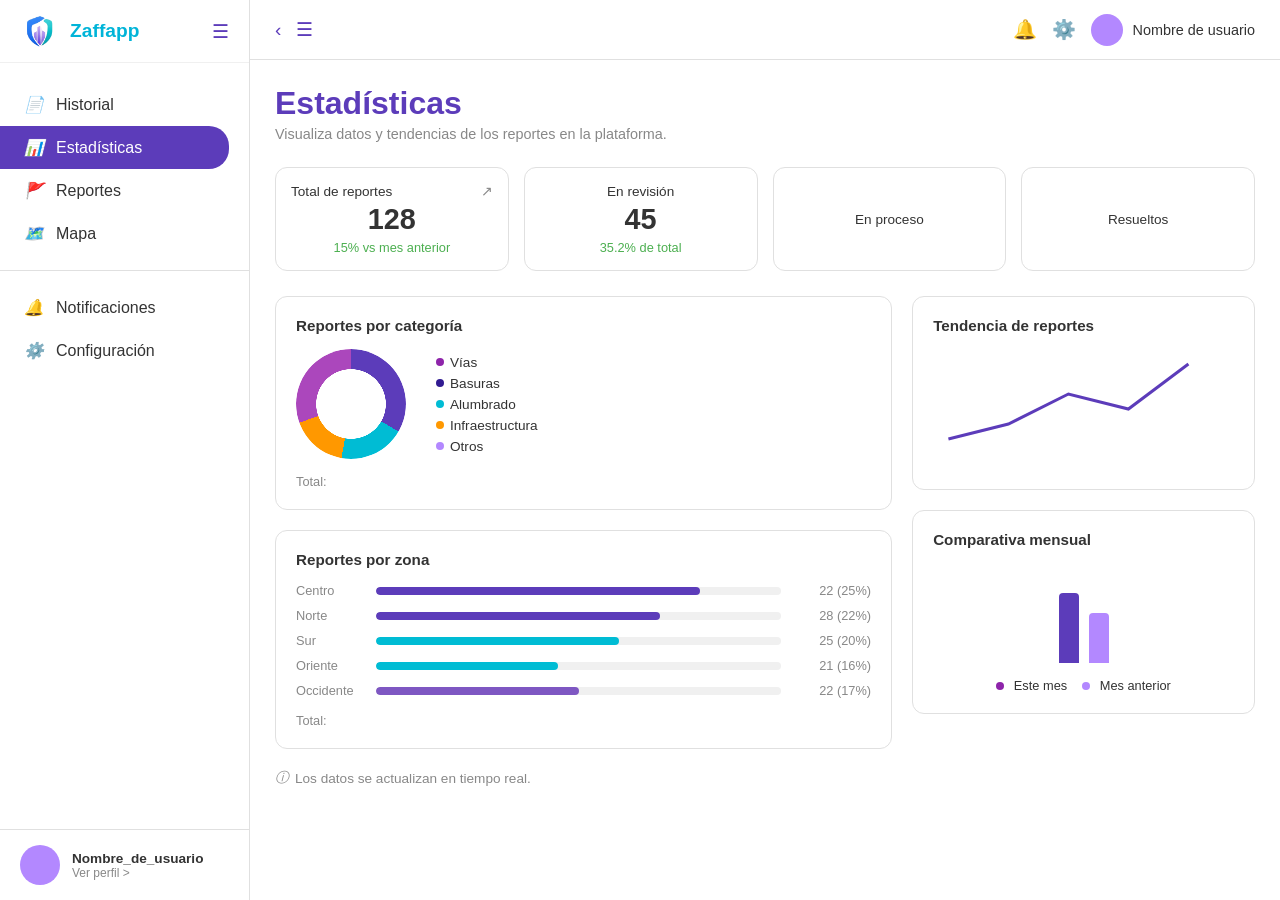
==== front_estadisticas_reportes/estadisticas/index.html @ 6c364bf8 "Creacion Front vistas Estadisticas y reportes." ====
<!DOCTYPE html>
<html lang="es">
<head>
    <meta charset="UTF-8">
    <meta name="viewport" content="width=device-width, initial-scale=1.0">
    <title>Zaffapp - Estadísticas</title>
    <link rel="stylesheet" href="estilos.css">
</head>
<body>
    <div class="app-container">
        <!-- Sidebar -->
        <aside class="sidebar">
            <div class="logo-container">
                <div class="logo-icon">
                    <img src="logo.png" alt="Logo Zaffapp">
                </div>
                <span class="logo-text">Zaffapp</span>
                <button class="menu-btn">☰</button>
            </div>
            
            <nav class="sidebar-nav">
                <ul>
                    <li><a href="#"><i>📄</i> Historial</a></li>
                    <li class="active"><a href="#"><i>📊</i> Estadísticas</a></li>
                    <li><a href="#"><i>🚩</i> Reportes</a></li>
                    <li><a href="#"><i>🗺️</i> Mapa</a></li>
                </ul>
                
                <hr class="divider">
                
                <ul>
                    <li><a href="#"><i>🔔</i> Notificaciones</a></li>
                    <li><a href="#"><i>⚙️</i> Configuración</a></li>
                </ul>
            </nav>

            <div class="sidebar-user">
                <div class="user-avatar-large"></div>
                <div class="user-info">
                    <span class="username">Nombre_de_usuario</span>
                    <a href="#" class="view-profile">Ver perfil ></a>
                </div>
            </div>
        </aside>

        <!-- Main Content -->
        <div class="main-content">
            <!-- Topbar -->
            <header class="topbar">
                <div class="topbar-left">
                    <button class="icon-btn">‹</button>
                    <button class="icon-btn">☰</button>
                </div>
                <div class="topbar-right">
                    <button class="icon-btn">🔔</button>
                    <button class="icon-btn">⚙️</button>
                    <div class="user-profile">
                        <div class="user-avatar-small"></div>
                        <span>Nombre de usuario</span>
                    </div>
                </div>
            </header>

            <!-- Page Content -->
            <main class="page-content">
                <div class="page-header">
                    <div>
                        <h1>Estadísticas</h1>
                        <p>Visualiza datos y tendencias de los reportes en la plataforma.</p>
                    </div>
                </div>

                <!-- Stats Cards Row -->
                <div class="stats-grid">
                    <div class="stat-card">
                        <div class="stat-card-header">
                            <span class="stat-title">Total de reportes</span>
                            <span class="stat-icon-link">↗</span>
                        </div>
                        <span class="stat-value">128</span>
                        <span class="stat-trend positive">15% vs mes anterior</span>
                    </div>
                    <div class="stat-card">
                        <span class="stat-title">En revisión</span>
                        <span class="stat-value">45</span>
                        <span class="stat-trend positive">35.2% de total</span>
                    </div>
                    <div class="stat-card">
                        <span class="stat-title">En proceso</span>
                    </div>
                    <div class="stat-card">
                        <span class="stat-title">Resueltos</span>
                    </div>
                </div>

                <!-- Dashboard Charts Grid (2 Columnas) -->
                <div class="charts-grid">
                    
                    <!-- Columna Izquierda (Principal) -->
                    <div class="charts-column main-column">
                        <!-- Reportes por categoría -->
                        <div class="chart-card">
                            <h3>Reportes por categoría</h3>
                            <div class="donut-chart-container">
                                <div class="donut-chart"></div>
                                <ul class="chart-legend">
                                    <li><span class="dot purple"></span> Vías</li>
                                    <li><span class="dot dark-purple"></span> Basuras</li>
                                    <li><span class="dot cyan"></span> Alumbrado</li>
                                    <li><span class="dot orange"></span> Infraestructura</li>
                                    <li><span class="dot light-purple"></span> Otros</li>
                                </ul>
                            </div>
                            <span class="total-label">Total:</span>
                        </div>

                        <!-- Reportes por zona -->
                        <div class="chart-card">
                            <h3>Reportes por zona</h3>
                            <div class="bars-list">
                                <div class="bar-row">
                                    <span class="zone-name">Centro</span>
                                    <div class="bar-track"><div class="bar-fill" style="width: 80%; background: #5c3cba;"></div></div>
                                    <span class="bar-value">22 (25%)</span>
                                </div>
                                <div class="bar-row">
                                    <span class="zone-name">Norte</span>
                                    <div class="bar-track"><div class="bar-fill" style="width: 70%; background: #5c3cba;"></div></div>
                                    <span class="bar-value">28 (22%)</span>
                                </div>
                                <div class="bar-row">
                                    <span class="zone-name">Sur</span>
                                    <div class="bar-track"><div class="bar-fill" style="width: 60%; background: #00bcd4;"></div></div>
                                    <span class="bar-value">25 (20%)</span>
                                </div>
                                <div class="bar-row">
                                    <span class="zone-name">Oriente</span>
                                    <div class="bar-track"><div class="bar-fill" style="width: 45%; background: #00bcd4;"></div></div>
                                    <span class="bar-value">21 (16%)</span>
                                </div>
                                <div class="bar-row">
                                    <span class="zone-name">Occidente</span>
                                    <div class="bar-track"><div class="bar-fill" style="width: 50%; background: #7e57c2;"></div></div>
                                    <span class="bar-value">22 (17%)</span>
                                </div>
                            </div>
                            <span class="total-label">Total:</span>
                        </div>
                    </div>

                    <!-- Columna Derecha (Secundaria) -->
                    <div class="charts-column side-column">
                        <!-- Tendencia de reportes -->
                        <div class="chart-card">
                            <h3>Tendencia de reportes</h3>
                            <div class="line-chart-placeholder">
                                <svg viewBox="0 0 200 80" class="line-svg">
                                    <polyline points="10,60 50,50 90,30 130,40 170,10" fill="none" stroke="#5c3cba" stroke-width="2"/>
                                </svg>
                            </div>
                        </div>

                        <!-- Comparativa mensual -->
                        <div class="chart-card">
                            <h3>Comparativa mensual</h3>
                            <div class="bar-chart-placeholder">
                                <div class="comparative-bars">
                                    <div class="comp-bar primary" style="height: 70%;"></div>
                                    <div class="comp-bar secondary" style="height: 50%;"></div>
                                </div>
                                <div class="comparative-legend">
                                    <span><span class="dot purple"></span> Este mes</span>
                                    <span><span class="dot light-purple"></span> Mes anterior</span>
                                </div>
                            </div>
                        </div>
                    </div>

                </div>

                <!-- Footer note -->
                <div class="info-footer">
                    <i>ⓘ</i> Los datos se actualizan en tiempo real.
                </div>
            </main>
        </div>
    </div>
</body>
</html>
---- front_estadisticas_reportes/estadisticas/estilos.css ----
:root {
    --primary-color: #5c3cba;
    --cyan-color: #00b4d8;
    --text-dark: #333;
    --text-muted: #888;
    --border-color: #e0e0e0;
}

* {
    margin: 0;
    padding: 0;
    box-sizing: border-box;
    font-family: 'Segoe UI', Tahoma, Geneva, Verdana, sans-serif;
}

body {
    background-color: #fff;
    color: var(--text-dark);
}

.app-container {
    display: flex;
    height: 100vh;
    overflow: hidden;
}

/* Sidebar */
.sidebar {
    width: 250px;
    min-width: 250px;
    border-right: 1px solid var(--border-color);
    display: flex;
    flex-direction: column;
    background-color: #fff;
    height: 100%;
}

.logo-container {
    display: flex;
    align-items: center;
    justify-content: space-between;
    padding: 15px 20px;
    border-bottom: 1px solid #f0f0f0;
}

.logo-icon img {
    height: 32px;
    width: auto;
    display: block;
}

.logo-text {
    font-size: 1.2rem;
    font-weight: bold;
    color: var(--cyan-color);
    flex: 1;
    margin-left: 10px;
}

.menu-btn {
    background: none;
    border: none;
    font-size: 1.2rem;
    cursor: pointer;
    color: var(--primary-color);
}

.sidebar-nav {
    flex: 1;
    padding: 20px 0;
    overflow-y: auto;
}

.sidebar-nav ul {
    list-style: none;
}

.sidebar-nav li a {
    display: flex;
    align-items: center;
    padding: 12px 24px;
    color: var(--text-dark);
    text-decoration: none;
    font-weight: 500;
    gap: 12px;
}

.sidebar-nav li.active a {
    background-color: var(--primary-color);
    color: #fff;
    border-radius: 0 20px 20px 0;
    margin-right: 20px;
}

.divider {
    border: 0;
    border-top: 1px solid var(--border-color);
    margin: 15px 0;
}

.sidebar-user {
    padding: 15px 20px;
    border-top: 1px solid var(--border-color);
    display: flex;
    align-items: center;
    gap: 12px;
}

.user-avatar-large {
    width: 40px;
    height: 40px;
    background-color: #b388ff;
    border-radius: 50%;
}

.user-info {
    display: flex;
    flex-direction: column;
}

.username {
    font-size: 0.85rem;
    font-weight: 600;
}

.view-profile {
    font-size: 0.75rem;
    color: var(--text-muted);
    text-decoration: none;
}

/* Main Content & Topbar */
.main-content {
    flex: 1;
    display: flex;
    flex-direction: column;
    min-width: 0;
    overflow-y: auto;
}

.topbar {
    height: 60px;
    border-bottom: 1px solid var(--border-color);
    display: flex;
    justify-content: space-between;
    align-items: center;
    padding: 0 25px;
}

.topbar-left, .topbar-right {
    display: flex;
    align-items: center;
    gap: 15px;
}

.icon-btn {
    background: none;
    border: none;
    font-size: 1.2rem;
    cursor: pointer;
    color: var(--primary-color);
}

.user-profile {
    display: flex;
    align-items: center;
    gap: 10px;
    font-size: 0.9rem;
    font-weight: 500;
}

.user-avatar-small {
    width: 32px;
    height: 32px;
    background-color: #b388ff;
    border-radius: 50%;
}

/* Vista de Estadísticas - Estructura General */
.page-content {
    padding: 25px;
}

.page-header {
    display: flex;
    justify-content: space-between;
    align-items: flex-start;
    margin-bottom: 25px;
}

.page-header h1 {
    color: var(--primary-color);
    margin-bottom: 4px;
}

.page-header p {
    color: var(--text-muted);
    font-size: 0.9rem;
}

/* Tarjetas de Indicadores Superiores */
.stats-grid {
    display: grid;
    grid-template-columns: repeat(4, 1fr);
    gap: 15px;
    margin-bottom: 25px;
}

.stat-card {
    border: 1px solid var(--border-color);
    border-radius: 12px;
    padding: 15px;
    display: flex;
    flex-direction: column;
    align-items: center;
    text-align: center;
    min-height: 90px;
    justify-content: center;
    background-color: #fff;
}

.stat-card-header {
    width: 100%;
    display: flex;
    justify-content: space-between;
    align-items: center;
}

.stat-title {
    font-size: 0.85rem;
    color: var(--text-dark);
}

.stat-icon-link {
    font-size: 0.9rem;
    color: var(--text-muted);
}

.stat-value {
    font-size: 1.8rem;
    font-weight: bold;
    margin: 4px 0;
}

.stat-trend.positive {
    color: #4caf50;
    font-size: 0.8rem;
}

/* Grilla de Gráficos (2 Columnas) */
.charts-grid {
    display: grid;
    grid-template-columns: 1.8fr 1fr;
    gap: 20px;
    margin-bottom: 20px;
}

.charts-column {
    display: flex;
    flex-direction: column;
    gap: 20px;
}

.chart-card {
    border: 1px solid var(--border-color);
    border-radius: 12px;
    padding: 20px;
    background-color: #fff;
    display: flex;
    flex-direction: column;
}

.chart-card h3 {
    font-size: 0.95rem;
    font-weight: 600;
    color: var(--text-dark);
    margin-bottom: 15px;
}

/* Gráfico de Dona */
.donut-chart-container {
    display: flex;
    align-items: center;
    gap: 30px;
}

.donut-chart {
    width: 110px;
    height: 110px;
    border-radius: 50%;
    background: conic-gradient(
        #5c3cba 0deg 120deg,
        #00bcd4 120deg 190deg,
        #ff9800 190deg 250deg,
        #ab47bc 250deg 360deg
    );
    mask: radial-gradient(circle 35px, transparent 99%, #000 100%);
    -webkit-mask: radial-gradient(circle 35px, transparent 99%, #000 100%);
}

.chart-legend {
    list-style: none;
    display: flex;
    flex-direction: column;
    gap: 6px;
    font-size: 0.85rem;
}

.chart-legend li {
    display: flex;
    align-items: center;
}

.total-label {
    font-size: 0.8rem;
    color: var(--text-muted);
    margin-top: 15px;
}

/* Gráfico de Barras Horizontales (Zonas) */
.bars-list {
    display: flex;
    flex-direction: column;
    gap: 10px;
}

.bar-row {
    display: flex;
    align-items: center;
    gap: 15px;
    font-size: 0.8rem;
}

.zone-name {
    width: 65px;
    color: var(--text-muted);
}

.bar-track {
    flex: 1;
    height: 8px;
    background-color: #f0f0f0;
    border-radius: 4px;
    overflow: hidden;
}

.bar-fill {
    height: 100%;
    border-radius: 4px;
}

.bar-value {
    width: 75px;
    text-align: right;
    font-weight: 500;
    color: var(--text-muted);
}

/* Gráficos Columna Derecha */
.line-chart-placeholder {
    height: 120px;
    display: flex;
    align-items: center;
    justify-content: center;
}

.line-svg {
    width: 100%;
    height: 100%;
}

.bar-chart-placeholder {
    display: flex;
    flex-direction: column;
    align-items: center;
    gap: 15px;
}

.comparative-bars {
    display: flex;
    align-items: flex-end;
    gap: 10px;
    height: 100px;
}

.comp-bar {
    width: 20px;
    border-radius: 4px 4px 0 0;
}

.comp-bar.primary { background-color: #5c3cba; }
.comp-bar.secondary { background-color: #b388ff; }

.comparative-legend {
    display: flex;
    gap: 15px;
    font-size: 0.8rem;
}

/* Footer informativo */
.info-footer {
    font-size: 0.85rem;
    color: var(--text-muted);
    display: flex;
    align-items: center;
    gap: 6px;
    margin-top: 10px;
}

/* Puntos de color para las leyendas */
.dot {
    display: inline-block;
    width: 8px;
    height: 8px;
    border-radius: 50%;
    margin-right: 6px;
}

.dot.purple { background-color: #8e24aa; }
.dot.dark-purple { background-color: #311b92; }
.dot.light-purple { background-color: #b388ff; }
.dot.yellow { background-color: #fbc02d; }
.dot.cyan { background-color: #00bcd4; }
.dot.orange { background-color: #ff9800; }
.dot.red { background-color: #f44336; }
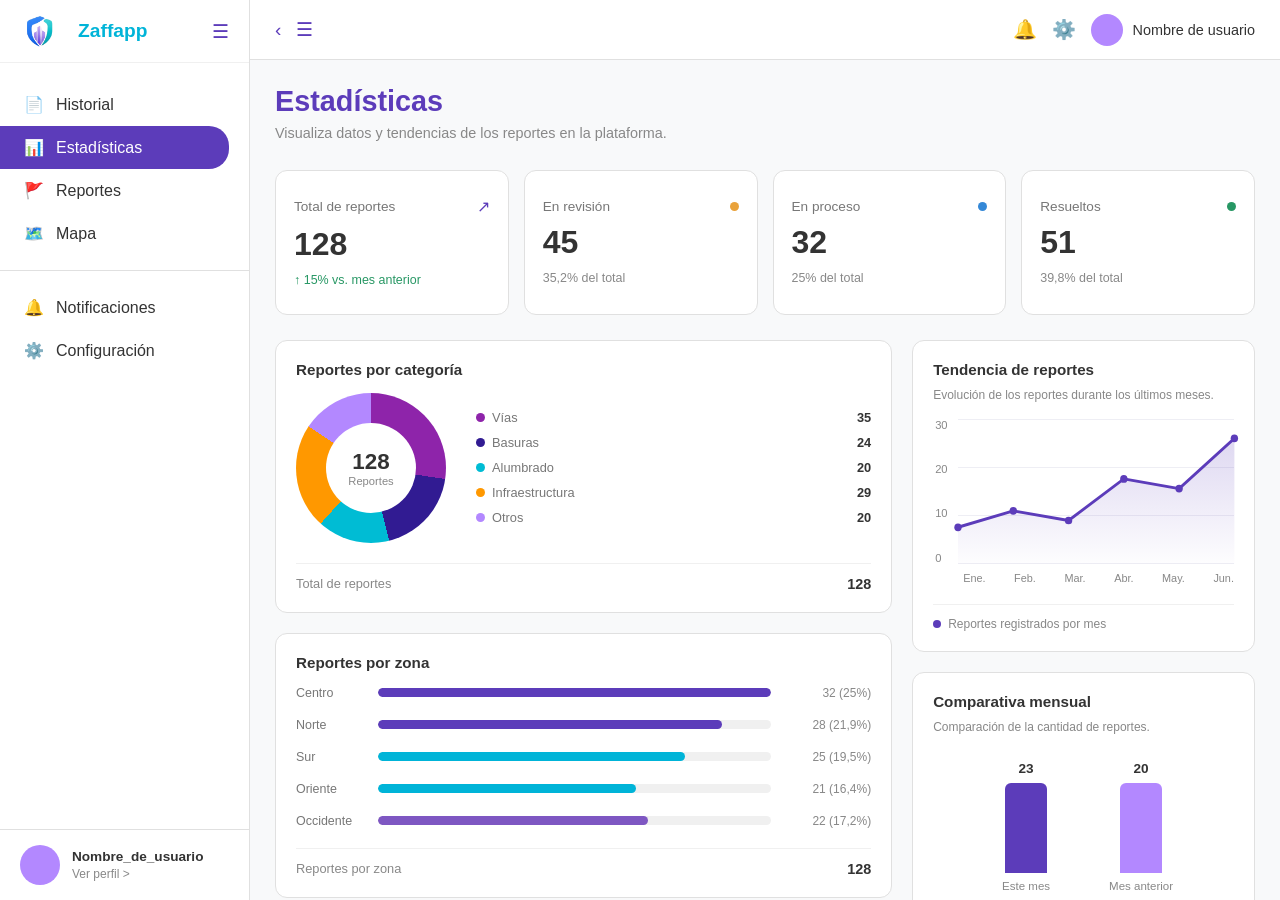
==== commit 419e9a01: "actualizacion interfaz dinamica zaffapp historial y estadisticas." ====
--- a/front_estadisticas_reportes/estadisticas/index.html
+++ b/front_estadisticas_reportes/estadisticas/index.html
@@ -1,189 +1,548 @@
 <!DOCTYPE html>
 <html lang="es">
+
 <head>
     <meta charset="UTF-8">
     <meta name="viewport" content="width=device-width, initial-scale=1.0">
+
     <title>Zaffapp - Estadísticas</title>
+
     <link rel="stylesheet" href="estilos.css">
 </head>
+
 <body>
-    <div class="app-container">
-        <!-- Sidebar -->
-        <aside class="sidebar">
-            <div class="logo-container">
-                <div class="logo-icon">
-                    <img src="logo.png" alt="Logo Zaffapp">
+
+<div class="app-container">
+
+    <!-- BARRA LATERAL -->
+    <aside class="sidebar">
+
+        <div class="logo-container">
+
+            <div class="logo-icon">
+                <img src="logo.png" alt="Logo Zaffapp">
+            </div>
+
+            <span class="logo-text"> Zaffapp</span>
+
+            <button class="menu-btn" type="button" aria-label="Menú">
+                ☰
+            </button>
+
+        </div>
+
+        <nav class="sidebar-nav">
+
+            <ul>
+                <li>
+                    <a href="#">
+                        <i>📄</i>
+                        <span>Historial</span>
+                    </a>
+                </li>
+
+                <li class="active">
+                    <a href="#">
+                        <i>📊</i>
+                        <span>Estadísticas</span>
+                    </a>
+                </li>
+
+                <li>
+                    <a href="#">
+                        <i>🚩</i>
+                        <span>Reportes</span>
+                    </a>
+                </li>
+
+                <li>
+                    <a href="#">
+                        <i>🗺️</i>
+                        <span>Mapa</span>
+                    </a>
+                </li>
+            </ul>
+
+            <hr class="divider">
+
+            <ul>
+                <li>
+                    <a href="#">
+                        <i>🔔</i>
+                        <span>Notificaciones</span>
+                    </a>
+                </li>
+
+                <li>
+                    <a href="#">
+                        <i>⚙️</i>
+                        <span>Configuración</span>
+                    </a>
+                </li>
+            </ul>
+
+        </nav>
+
+        <!-- INFORMACIÓN DEL USUARIO -->
+        <div class="sidebar-user">
+
+            <div class="user-avatar-large"></div>
+
+            <div class="user-info">
+                <span class="username">Nombre_de_usuario</span>
+                <a href="#" class="view-profile">Ver perfil &gt;</a>
+            </div>
+
+        </div>
+
+    </aside>
+
+
+    <!-- CONTENIDO PRINCIPAL -->
+    <div class="main-content">
+
+        <!-- BARRA SUPERIOR -->
+        <header class="topbar">
+
+            <div class="topbar-left">
+
+                <button class="icon-btn" type="button" aria-label="Regresar">
+                    ‹
+                </button>
+
+                <button class="icon-btn" type="button" aria-label="Menú">
+                    ☰
+                </button>
+
+            </div>
+
+            <div class="topbar-right">
+
+                <button class="icon-btn" type="button"
+                        aria-label="Notificaciones">
+                    🔔
+                </button>
+
+                <button class="icon-btn" type="button"
+                        aria-label="Configuración">
+                    ⚙️
+                </button>
+
+                <div class="user-profile">
+                    <div class="user-avatar-small"></div>
+                    <span>Nombre de usuario</span>
                 </div>
-                <span class="logo-text">Zaffapp</span>
-                <button class="menu-btn">☰</button>
+
             </div>
-            
-            <nav class="sidebar-nav">
-                <ul>
-                    <li><a href="#"><i>📄</i> Historial</a></li>
-                    <li class="active"><a href="#"><i>📊</i> Estadísticas</a></li>
-                    <li><a href="#"><i>🚩</i> Reportes</a></li>
-                    <li><a href="#"><i>🗺️</i> Mapa</a></li>
-                </ul>
-                
-                <hr class="divider">
-                
-                <ul>
-                    <li><a href="#"><i>🔔</i> Notificaciones</a></li>
-                    <li><a href="#"><i>⚙️</i> Configuración</a></li>
-                </ul>
-            </nav>
-
-            <div class="sidebar-user">
-                <div class="user-avatar-large"></div>
-                <div class="user-info">
-                    <span class="username">Nombre_de_usuario</span>
-                    <a href="#" class="view-profile">Ver perfil ></a>
+
+        </header>
+
+
+        <!-- CONTENIDO DE ESTADÍSTICAS -->
+        <main class="page-content">
+
+            <div class="page-header">
+                <div>
+                    <h1>Estadísticas</h1>
+
+                    <p>
+                        Visualiza datos y tendencias de los reportes
+                        en la plataforma.
+                    </p>
                 </div>
             </div>
-        </aside>
-
-        <!-- Main Content -->
-        <div class="main-content">
-            <!-- Topbar -->
-            <header class="topbar">
-                <div class="topbar-left">
-                    <button class="icon-btn">‹</button>
-                    <button class="icon-btn">☰</button>
+
+
+            <!-- TARJETAS DE INDICADORES -->
+            <section class="stats-grid" aria-label="Resumen de reportes">
+
+                <!-- TOTAL -->
+                <article class="stat-card">
+
+                    <div class="stat-card-header">
+                        <span class="stat-title">Total de reportes</span>
+                        <span class="stat-icon-link">↗</span>
+                    </div>
+
+                    <span class="stat-value">128</span>
+
+                    <span class="stat-trend positive">
+                        <span>↑</span> 15% vs. mes anterior
+                    </span>
+
+                </article>
+
+
+                <!-- EN REVISIÓN -->
+                <article class="stat-card">
+
+                    <div class="stat-card-header">
+                        <span class="stat-title">En revisión</span>
+                        <span class="mini-indicator review-indicator"></span>
+                    </div>
+
+                    <span class="stat-value">45</span>
+
+                    <span class="stat-description">
+                        35,2% del total
+                    </span>
+
+                </article>
+
+
+                <!-- EN PROCESO -->
+                <article class="stat-card">
+
+                    <div class="stat-card-header">
+                        <span class="stat-title">En proceso</span>
+                        <span class="mini-indicator process-indicator"></span>
+                    </div>
+
+                    <span class="stat-value">32</span>
+
+                    <span class="stat-description">
+                        25% del total
+                    </span>
+
+                </article>
+
+
+                <!-- RESUELTOS -->
+                <article class="stat-card">
+
+                    <div class="stat-card-header">
+                        <span class="stat-title">Resueltos</span>
+                        <span class="mini-indicator resolved-indicator"></span>
+                    </div>
+
+                    <span class="stat-value">51</span>
+
+                    <span class="stat-description">
+                        39,8% del total
+                    </span>
+
+                </article>
+
+            </section>
+
+
+            <!-- GRÁFICOS DEL PANEL -->
+            <section class="charts-grid">
+
+                <!-- COLUMNA IZQUIERDA -->
+                <div class="charts-column main-column">
+
+                    <!-- REPORTES POR CATEGORÍA -->
+                    <article class="chart-card">
+
+                        <h3>Reportes por categoría</h3>
+
+                        <div class="donut-chart-container">
+
+                            <div
+                                class="donut-chart"
+                                role="img"
+                                aria-label="Distribución de 128 reportes por categoría"
+                            >
+                                <div class="donut-center">
+                                    <strong>128</strong>
+                                    <span>Reportes</span>
+                                </div>
+                            </div>
+
+                            <ul class="chart-legend">
+
+                                <li>
+                                    <span class="dot purple"></span>
+                                    <span class="legend-name">Vías</span>
+                                    <strong>35</strong>
+                                </li>
+
+                                <li>
+                                    <span class="dot dark-purple"></span>
+                                    <span class="legend-name">Basuras</span>
+                                    <strong>24</strong>
+                                </li>
+
+                                <li>
+                                    <span class="dot cyan"></span>
+                                    <span class="legend-name">Alumbrado</span>
+                                    <strong>20</strong>
+                                </li>
+
+                                <li>
+                                    <span class="dot orange"></span>
+                                    <span class="legend-name">Infraestructura</span>
+                                    <strong>29</strong>
+                                </li>
+
+                                <li>
+                                    <span class="dot light-purple"></span>
+                                    <span class="legend-name">Otros</span>
+                                    <strong>20</strong>
+                                </li>
+
+                            </ul>
+
+                        </div>
+
+                        <div class="chart-footer">
+                            <span class="total-label">Total de reportes</span>
+                            <strong>128</strong>
+                        </div>
+
+                    </article>
+
+
+                    <!-- REPORTES POR ZONA -->
+                    <article class="chart-card">
+
+                        <h3>Reportes por zona</h3>
+
+                        <div class="bars-list">
+
+                            <div class="bar-row">
+                                <span class="zone-name">Centro</span>
+
+                                <div class="bar-track">
+                                    <div class="bar-fill purple-fill"
+                                         style="width: 100%;"></div>
+                                </div>
+
+                                <span class="bar-value">32 (25%)</span>
+                            </div>
+
+
+                            <div class="bar-row">
+                                <span class="zone-name">Norte</span>
+
+                                <div class="bar-track">
+                                    <div class="bar-fill purple-fill"
+                                         style="width: 87.5%;"></div>
+                                </div>
+
+                                <span class="bar-value">28 (21,9%)</span>
+                            </div>
+
+
+                            <div class="bar-row">
+                                <span class="zone-name">Sur</span>
+
+                                <div class="bar-track">
+                                    <div class="bar-fill cyan-fill"
+                                         style="width: 78.1%;"></div>
+                                </div>
+
+                                <span class="bar-value">25 (19,5%)</span>
+                            </div>
+
+
+                            <div class="bar-row">
+                                <span class="zone-name">Oriente</span>
+
+                                <div class="bar-track">
+                                    <div class="bar-fill cyan-fill"
+                                         style="width: 65.6%;"></div>
+                                </div>
+
+                                <span class="bar-value">21 (16,4%)</span>
+                            </div>
+
+
+                            <div class="bar-row">
+                                <span class="zone-name">Occidente</span>
+
+                                <div class="bar-track">
+                                    <div class="bar-fill light-purple-fill"
+                                         style="width: 68.8%;"></div>
+                                </div>
+
+                                <span class="bar-value">22 (17,2%)</span>
+                            </div>
+
+                        </div>
+
+                        <div class="chart-footer">
+                            <span class="total-label">Reportes por zona</span>
+                            <strong>128</strong>
+                        </div>
+
+                    </article>
+
                 </div>
-                <div class="topbar-right">
-                    <button class="icon-btn">🔔</button>
-                    <button class="icon-btn">⚙️</button>
-                    <div class="user-profile">
-                        <div class="user-avatar-small"></div>
-                        <span>Nombre de usuario</span>
-                    </div>
+
+
+                <!-- COLUMNA DERECHA -->
+                <div class="charts-column side-column">
+
+                    <!-- TENDENCIA DE REPORTES -->
+                    <article class="chart-card">
+
+                        <h3>Tendencia de reportes</h3>
+
+                        <p class="chart-subtitle">
+                            Evolución de los reportes durante los últimos meses.
+                        </p>
+
+                        <div class="line-chart-container">
+
+                            <div class="line-y-labels">
+                                <span>30</span>
+                                <span>20</span>
+                                <span>10</span>
+                                <span>0</span>
+                            </div>
+
+                            <div class="line-chart-area">
+
+                                <div class="chart-grid-lines">
+                                    <span></span>
+                                    <span></span>
+                                    <span></span>
+                                    <span></span>
+                                </div>
+
+                                <svg
+                                    viewBox="0 0 300 150"
+                                    preserveAspectRatio="none"
+                                    class="line-svg"
+                                    role="img"
+                                    aria-label="Tendencia mensual de reportes"
+                                >
+
+                                    <defs>
+                                        <linearGradient
+                                            id="areaGradient"
+                                            x1="0"
+                                            y1="0"
+                                            x2="0"
+                                            y2="1"
+                                        >
+                                            <stop
+                                                offset="0%"
+                                                stop-color="#5c3cba"
+                                                stop-opacity="0.20"
+                                            />
+
+                                            <stop
+                                                offset="100%"
+                                                stop-color="#5c3cba"
+                                                stop-opacity="0.01"
+                                            />
+                                        </linearGradient>
+                                    </defs>
+
+                                    <polygon
+                                        points="0,112 60,95 120,105 180,62 240,72 300,20 300,150 0,150"
+                                        fill="url(#areaGradient)"
+                                    />
+
+                                    <polyline
+                                        points="0,112 60,95 120,105 180,62 240,72 300,20"
+                                        fill="none"
+                                        stroke="#5c3cba"
+                                        stroke-width="3"
+                                        stroke-linecap="round"
+                                        stroke-linejoin="round"
+                                    />
+
+                                    <g fill="#5c3cba">
+                                        <circle cx="0" cy="112" r="4"/>
+                                        <circle cx="60" cy="95" r="4"/>
+                                        <circle cx="120" cy="105" r="4"/>
+                                        <circle cx="180" cy="62" r="4"/>
+                                        <circle cx="240" cy="72" r="4"/>
+                                        <circle cx="300" cy="20" r="4"/>
+                                    </g>
+
+                                </svg>
+
+                            </div>
+
+                        </div>
+
+                        <div class="line-x-labels">
+                            <span>Ene.</span>
+                            <span>Feb.</span>
+                            <span>Mar.</span>
+                            <span>Abr.</span>
+                            <span>May.</span>
+                            <span>Jun.</span>
+                        </div>
+
+                        <div class="trend-summary">
+                            <span class="trend-dot"></span>
+                            <span>Reportes registrados por mes</span>
+                        </div>
+
+                    </article>
+
+
+                    <!-- COMPARATIVA MENSUAL -->
+                    <article class="chart-card">
+
+                        <h3>Comparativa mensual</h3>
+
+                        <p class="chart-subtitle">
+                            Comparación de la cantidad de reportes.
+                        </p>
+
+                        <div class="monthly-chart">
+
+                            <div class="monthly-values">
+
+                                <div class="monthly-column">
+                                    <span class="monthly-number">23</span>
+
+                                    <div class="comp-bar primary"
+                                         style="height: 100%;"></div>
+
+                                    <span class="monthly-label">Este mes</span>
+                                </div>
+
+
+                                <div class="monthly-column">
+                                    <span class="monthly-number">20</span>
+
+                                    <div class="comp-bar secondary"
+                                         style="height: 87%;"></div>
+
+                                    <span class="monthly-label">
+                                        Mes anterior
+                                    </span>
+                                </div>
+
+                            </div>
+
+                        </div>
+
+                        <div class="monthly-summary">
+                            <span class="positive-badge">↑ 15%</span>
+                            <span>Incremento frente al mes anterior</span>
+                        </div>
+
+                    </article>
+
                 </div>
-            </header>
-
-            <!-- Page Content -->
-            <main class="page-content">
-                <div class="page-header">
-                    <div>
-                        <h1>Estadísticas</h1>
-                        <p>Visualiza datos y tendencias de los reportes en la plataforma.</p>
-                    </div>
-                </div>
-
-                <!-- Stats Cards Row -->
-                <div class="stats-grid">
-                    <div class="stat-card">
-                        <div class="stat-card-header">
-                            <span class="stat-title">Total de reportes</span>
-                            <span class="stat-icon-link">↗</span>
-                        </div>
-                        <span class="stat-value">128</span>
-                        <span class="stat-trend positive">15% vs mes anterior</span>
-                    </div>
-                    <div class="stat-card">
-                        <span class="stat-title">En revisión</span>
-                        <span class="stat-value">45</span>
-                        <span class="stat-trend positive">35.2% de total</span>
-                    </div>
-                    <div class="stat-card">
-                        <span class="stat-title">En proceso</span>
-                    </div>
-                    <div class="stat-card">
-                        <span class="stat-title">Resueltos</span>
-                    </div>
-                </div>
-
-                <!-- Dashboard Charts Grid (2 Columnas) -->
-                <div class="charts-grid">
-                    
-                    <!-- Columna Izquierda (Principal) -->
-                    <div class="charts-column main-column">
-                        <!-- Reportes por categoría -->
-                        <div class="chart-card">
-                            <h3>Reportes por categoría</h3>
-                            <div class="donut-chart-container">
-                                <div class="donut-chart"></div>
-                                <ul class="chart-legend">
-                                    <li><span class="dot purple"></span> Vías</li>
-                                    <li><span class="dot dark-purple"></span> Basuras</li>
-                                    <li><span class="dot cyan"></span> Alumbrado</li>
-                                    <li><span class="dot orange"></span> Infraestructura</li>
-                                    <li><span class="dot light-purple"></span> Otros</li>
-                                </ul>
-                            </div>
-                            <span class="total-label">Total:</span>
-                        </div>
-
-                        <!-- Reportes por zona -->
-                        <div class="chart-card">
-                            <h3>Reportes por zona</h3>
-                            <div class="bars-list">
-                                <div class="bar-row">
-                                    <span class="zone-name">Centro</span>
-                                    <div class="bar-track"><div class="bar-fill" style="width: 80%; background: #5c3cba;"></div></div>
-                                    <span class="bar-value">22 (25%)</span>
-                                </div>
-                                <div class="bar-row">
-                                    <span class="zone-name">Norte</span>
-                                    <div class="bar-track"><div class="bar-fill" style="width: 70%; background: #5c3cba;"></div></div>
-                                    <span class="bar-value">28 (22%)</span>
-                                </div>
-                                <div class="bar-row">
-                                    <span class="zone-name">Sur</span>
-                                    <div class="bar-track"><div class="bar-fill" style="width: 60%; background: #00bcd4;"></div></div>
-                                    <span class="bar-value">25 (20%)</span>
-                                </div>
-                                <div class="bar-row">
-                                    <span class="zone-name">Oriente</span>
-                                    <div class="bar-track"><div class="bar-fill" style="width: 45%; background: #00bcd4;"></div></div>
-                                    <span class="bar-value">21 (16%)</span>
-                                </div>
-                                <div class="bar-row">
-                                    <span class="zone-name">Occidente</span>
-                                    <div class="bar-track"><div class="bar-fill" style="width: 50%; background: #7e57c2;"></div></div>
-                                    <span class="bar-value">22 (17%)</span>
-                                </div>
-                            </div>
-                            <span class="total-label">Total:</span>
-                        </div>
-                    </div>
-
-                    <!-- Columna Derecha (Secundaria) -->
-                    <div class="charts-column side-column">
-                        <!-- Tendencia de reportes -->
-                        <div class="chart-card">
-                            <h3>Tendencia de reportes</h3>
-                            <div class="line-chart-placeholder">
-                                <svg viewBox="0 0 200 80" class="line-svg">
-                                    <polyline points="10,60 50,50 90,30 130,40 170,10" fill="none" stroke="#5c3cba" stroke-width="2"/>
-                                </svg>
-                            </div>
-                        </div>
-
-                        <!-- Comparativa mensual -->
-                        <div class="chart-card">
-                            <h3>Comparativa mensual</h3>
-                            <div class="bar-chart-placeholder">
-                                <div class="comparative-bars">
-                                    <div class="comp-bar primary" style="height: 70%;"></div>
-                                    <div class="comp-bar secondary" style="height: 50%;"></div>
-                                </div>
-                                <div class="comparative-legend">
-                                    <span><span class="dot purple"></span> Este mes</span>
-                                    <span><span class="dot light-purple"></span> Mes anterior</span>
-                                </div>
-                            </div>
-                        </div>
-                    </div>
-
-                </div>
-
-                <!-- Footer note -->
-                <div class="info-footer">
-                    <i>ⓘ</i> Los datos se actualizan en tiempo real.
-                </div>
-            </main>
-        </div>
+
+            </section>
+
+
+            <!-- PIE DE PÁGINA -->
+            <footer class="info-footer">
+                <span class="info-icon">ⓘ</span>
+
+                <span>
+                    Datos de demostración. La actualización en tiempo real
+                    requiere conectar la plataforma con la base de datos.
+                </span>
+            </footer>
+
+        </main>
+
     </div>
+
+</div>
+
 </body>
 </html>
--- a/front_estadisticas_reportes/estadisticas/estilos.css
+++ b/front_estadisticas_reportes/estadisticas/estilos.css
@@ -1,46 +1,84 @@
-
-
 :root {
     --primary-color: #5c3cba;
+    --primary-light: #F0EDFF;
     --cyan-color: #00b4d8;
-    --text-dark: #333;
-    --text-muted: #888;
-    --border-color: #e0e0e0;
-}
+
+    --text-dark: #333333;
+    --text-gray: #777777;
+    --text-muted: #888888;
+
+    --bg-color: #F8F9FA;
+    --white: #FFFFFF;
+    --border-color: #E0E0E0;
+
+    --success-color: #279764;
+    --success-bg: #E0F5E9;
+
+    --warning-color: #E9A23B;
+    --warning-bg: #FFF3D9;
+
+    --process-color: #3488D7;
+    --process-bg: #E5F1FF;
+
+    --purple: #8e24aa;
+    --dark-purple: #311b92;
+    --light-purple: #b388ff;
+    --cyan: #00bcd4;
+    --orange: #ff9800;
+}
+
+/* ---------------- ESTILOS GENERALES ---------------- */
 
 * {
     margin: 0;
     padding: 0;
     box-sizing: border-box;
+
     font-family: 'Segoe UI', Tahoma, Geneva, Verdana, sans-serif;
 }
 
 body {
-    background-color: #fff;
+    background-color: var(--bg-color);
     color: var(--text-dark);
-}
+
+    min-height: 100vh;
+}
+
+button {
+    font: inherit;
+}
+
+/* ---------------- CONTENEDOR PRINCIPAL ---------------- */
 
 .app-container {
     display: flex;
+    width: 100%;
     height: 100vh;
     overflow: hidden;
 }
 
-/* Sidebar */
+/* ---------------- BARRA LATERAL ---------------- */
+
 .sidebar {
     width: 250px;
     min-width: 250px;
+    height: 100%;
+
+    display: flex;
+    flex-direction: column;
+
+    background-color: var(--white);
     border-right: 1px solid var(--border-color);
-    display: flex;
-    flex-direction: column;
-    background-color: #fff;
-    height: 100%;
-}
+}
+
+/* Logo */
 
 .logo-container {
     display: flex;
     align-items: center;
     justify-content: space-between;
+    gap: 8px;
+
     padding: 15px 20px;
     border-bottom: 1px solid #f0f0f0;
 }
@@ -52,20 +90,25 @@
 }
 
 .logo-text {
+    flex: 1;
+    margin-left: 10px;
+
     font-size: 1.2rem;
     font-weight: bold;
     color: var(--cyan-color);
-    flex: 1;
-    margin-left: 10px;
 }
 
 .menu-btn {
     background: none;
     border: none;
+
     font-size: 1.2rem;
+    color: var(--primary-color);
+
     cursor: pointer;
-    color: var(--primary-color);
-}
+}
+
+/* Navegación */
 
 .sidebar-nav {
     flex: 1;
@@ -80,76 +123,119 @@
 .sidebar-nav li a {
     display: flex;
     align-items: center;
+    gap: 12px;
+
     padding: 12px 24px;
+
     color: var(--text-dark);
     text-decoration: none;
     font-weight: 500;
-    gap: 12px;
+
+    transition:
+        background-color 0.2s ease,
+        color 0.2s ease;
+}
+
+.sidebar-nav li a i {
+    width: 20px;
+    text-align: center;
+    font-style: normal;
+}
+
+.sidebar-nav li a:hover {
+    background-color: var(--primary-light);
+    color: var(--primary-color);
 }
 
 .sidebar-nav li.active a {
     background-color: var(--primary-color);
-    color: #fff;
+    color: var(--white);
+
     border-radius: 0 20px 20px 0;
     margin-right: 20px;
 }
 
 .divider {
-    border: 0;
+    border: none;
     border-top: 1px solid var(--border-color);
     margin: 15px 0;
 }
 
+/* Usuario */
+
 .sidebar-user {
     padding: 15px 20px;
+
+    display: flex;
+    align-items: center;
+    gap: 12px;
+
     border-top: 1px solid var(--border-color);
-    display: flex;
-    align-items: center;
-    gap: 12px;
+}
+
+.user-avatar-large,
+.user-avatar-small {
+    background-color: #b388ff;
+    border-radius: 50%;
+    flex-shrink: 0;
 }
 
 .user-avatar-large {
     width: 40px;
     height: 40px;
-    background-color: #b388ff;
-    border-radius: 50%;
 }
 
 .user-info {
     display: flex;
     flex-direction: column;
+    min-width: 0;
 }
 
 .username {
     font-size: 0.85rem;
     font-weight: 600;
+    overflow-wrap: anywhere;
 }
 
 .view-profile {
+    margin-top: 3px;
+
     font-size: 0.75rem;
     color: var(--text-muted);
     text-decoration: none;
 }
 
-/* Main Content & Topbar */
+/* ---------------- CONTENIDO PRINCIPAL ---------------- */
+
 .main-content {
     flex: 1;
+    min-width: 0;
+    height: 100%;
+
     display: flex;
     flex-direction: column;
-    min-width: 0;
+
     overflow-y: auto;
-}
+    background-color: var(--bg-color);
+}
+
+/* ---------------- BARRA SUPERIOR ---------------- */
 
 .topbar {
-    height: 60px;
+    min-height: 60px;
+    padding: 0 25px;
+
+    display: flex;
+    justify-content: space-between;
+    align-items: center;
+    gap: 15px;
+
+    background-color: var(--white);
     border-bottom: 1px solid var(--border-color);
-    display: flex;
-    justify-content: space-between;
-    align-items: center;
-    padding: 0 25px;
-}
-
-.topbar-left, .topbar-right {
+}
+
+.topbar-left,
+.topbar-right {
     display: flex;
     align-items: center;
     gap: 15px;
@@ -158,15 +244,23 @@
 .icon-btn {
     background: none;
     border: none;
+
     font-size: 1.2rem;
+    color: var(--primary-color);
+
     cursor: pointer;
-    color: var(--primary-color);
+    transition: opacity 0.2s ease;
+}
+
+.icon-btn:hover {
+    opacity: 0.7;
 }
 
 .user-profile {
     display: flex;
     align-items: center;
     gap: 10px;
+
     font-size: 0.9rem;
     font-weight: 500;
 }
@@ -174,86 +268,140 @@
 .user-avatar-small {
     width: 32px;
     height: 32px;
-    background-color: #b388ff;
-    border-radius: 50%;
-}
-
-/* Vista de Estadísticas - Estructura General */
+}
+
+/* ---------------- CONTENIDO DE ESTADÍSTICAS ---------------- */
+
 .page-content {
+    flex: 1;
     padding: 25px;
 }
 
 .page-header {
     display: flex;
+    align-items: flex-start;
     justify-content: space-between;
-    align-items: flex-start;
+
     margin-bottom: 25px;
 }
 
 .page-header h1 {
+    margin-bottom: 5px;
+
     color: var(--primary-color);
-    margin-bottom: 4px;
+    font-size: 1.8rem;
 }
 
 .page-header p {
     color: var(--text-muted);
     font-size: 0.9rem;
-}
-
-/* Tarjetas de Indicadores Superiores */
+    line-height: 1.5;
+}
+
+/* ---------------- TARJETAS DE INDICADORES ---------------- */
+
 .stats-grid {
     display: grid;
-    grid-template-columns: repeat(4, 1fr);
+    grid-template-columns: repeat(4, minmax(0, 1fr));
     gap: 15px;
+
     margin-bottom: 25px;
 }
 
 .stat-card {
+    min-width: 0;
+    min-height: 145px;
+    padding: 18px;
+
+    display: flex;
+    flex-direction: column;
+    align-items: flex-start;
+    justify-content: center;
+    gap: 7px;
+
+    background-color: var(--white);
     border: 1px solid var(--border-color);
     border-radius: 12px;
-    padding: 15px;
-    display: flex;
-    flex-direction: column;
-    align-items: center;
-    text-align: center;
-    min-height: 90px;
-    justify-content: center;
-    background-color: #fff;
+
+    transition:
+        transform 0.2s ease,
+        box-shadow 0.2s ease;
+}
+
+.stat-card:hover {
+    transform: translateY(-2px);
+    box-shadow: 0 5px 16px rgba(44, 35, 78, 0.06);
 }
 
 .stat-card-header {
     width: 100%;
+
     display: flex;
     justify-content: space-between;
     align-items: center;
+    gap: 8px;
 }
 
 .stat-title {
+    color: var(--text-gray);
     font-size: 0.85rem;
+    font-weight: 500;
+}
+
+.stat-icon-link {
+    color: var(--primary-color);
+    font-size: 1rem;
+}
+
+.stat-value {
+    margin: 2px 0;
+
     color: var(--text-dark);
-}
-
-.stat-icon-link {
-    font-size: 0.9rem;
-    color: var(--text-muted);
-}
-
-.stat-value {
-    font-size: 1.8rem;
-    font-weight: bold;
-    margin: 4px 0;
+    font-size: 2rem;
+    font-weight: 700;
+    line-height: 1.2;
 }
 
 .stat-trend.positive {
-    color: #4caf50;
-    font-size: 0.8rem;
-}
-
-/* Grilla de Gráficos (2 Columnas) */
+    color: var(--success-color);
+    font-size: 0.78rem;
+    font-weight: 500;
+}
+
+.stat-description {
+    color: var(--text-muted);
+    font-size: 0.78rem;
+}
+
+/* Indicadores de color */
+
+.mini-indicator {
+    width: 9px;
+    height: 9px;
+    border-radius: 50%;
+    flex-shrink: 0;
+}
+
+.review-indicator {
+    background-color: var(--warning-color);
+}
+
+.process-indicator {
+    background-color: var(--process-color);
+}
+
+.resolved-indicator {
+    background-color: var(--success-color);
+}
+
+/* ---------------- GRILLA DE GRÁFICOS ---------------- */
+
 .charts-grid {
     display: grid;
-    grid-template-columns: 1.8fr 1fr;
+    grid-template-columns: minmax(0, 1.8fr) minmax(0, 1fr);
+    align-items: start;
     gap: 20px;
+
     margin-bottom: 20px;
 }
 
@@ -261,167 +409,744 @@
     display: flex;
     flex-direction: column;
     gap: 20px;
+
+    min-width: 0;
 }
 
 .chart-card {
+    min-width: 0;
+    padding: 20px;
+
+    background-color: var(--white);
     border: 1px solid var(--border-color);
     border-radius: 12px;
-    padding: 20px;
-    background-color: #fff;
+
     display: flex;
     flex-direction: column;
 }
 
 .chart-card h3 {
+    margin-bottom: 15px;
+
+    color: var(--text-dark);
     font-size: 0.95rem;
     font-weight: 600;
+}
+
+.chart-subtitle {
+    margin-top: -7px;
+    margin-bottom: 15px;
+
+    color: var(--text-muted);
+    font-size: 0.75rem;
+    line-height: 1.5;
+}
+
+/* ---------------- GRÁFICO DE DONA ---------------- */
+
+.donut-chart-container {
+    display: flex;
+    justify-content: center;
+    align-items: center;
+    gap: 30px;
+}
+
+/* Cinco segmentos de categorías */
+
+.donut-chart {
+    width: 150px;
+    height: 150px;
+    min-width: 150px;
+
+    position: relative;
+    display: grid;
+    place-items: center;
+
+    border-radius: 50%;
+
+    background: conic-gradient(
+        var(--purple) 0deg 98.44deg,
+        var(--dark-purple) 98.44deg 165.94deg,
+        var(--cyan) 165.94deg 222.19deg,
+        var(--orange) 222.19deg 303.75deg,
+        var(--light-purple) 303.75deg 360deg
+    );
+
+    transition: transform 0.3s ease;
+}
+
+.donut-chart:hover {
+    transform: scale(1.03);
+}
+
+.donut-chart::before {
+    content: "";
+    position: absolute;
+
+    width: 90px;
+    height: 90px;
+
+    background-color: var(--white);
+    border-radius: 50%;
+}
+
+.donut-center {
+    position: relative;
+    z-index: 1;
+
+    display: flex;
+    flex-direction: column;
+    align-items: center;
+    justify-content: center;
+}
+
+.donut-center strong {
     color: var(--text-dark);
-    margin-bottom: 15px;
-}
-
-/* Gráfico de Dona */
-.donut-chart-container {
-    display: flex;
-    align-items: center;
-    gap: 30px;
-}
-
-.donut-chart {
-    width: 110px;
-    height: 110px;
-    border-radius: 50%;
-    background: conic-gradient(
-        #5c3cba 0deg 120deg,
-        #00bcd4 120deg 190deg,
-        #ff9800 190deg 250deg,
-        #ab47bc 250deg 360deg
-    );
-    mask: radial-gradient(circle 35px, transparent 99%, #000 100%);
-    -webkit-mask: radial-gradient(circle 35px, transparent 99%, #000 100%);
-}
+    font-size: 1.4rem;
+}
+
+.donut-center span {
+    color: var(--text-muted);
+    font-size: 0.7rem;
+}
+
+/* Leyenda */
 
 .chart-legend {
     list-style: none;
-    display: flex;
-    flex-direction: column;
-    gap: 6px;
-    font-size: 0.85rem;
-}
-
-.chart-legend li {
-    display: flex;
-    align-items: center;
-}
-
-.total-label {
-    font-size: 0.8rem;
-    color: var(--text-muted);
-    margin-top: 15px;
-}
-
-/* Gráfico de Barras Horizontales (Zonas) */
-.bars-list {
+
     display: flex;
     flex-direction: column;
     gap: 10px;
+
+    min-width: 0;
+    flex: 1;
+}
+
+.chart-legend li {
+    display: flex;
+    align-items: center;
+    gap: 7px;
+
+    font-size: 0.8rem;
+}
+
+.legend-name {
+    flex: 1;
+    color: var(--text-gray);
+}
+
+.chart-legend li strong {
+    color: var(--text-dark);
+    font-size: 0.8rem;
+}
+
+/* ---------------- PIE DE LOS GRÁFICOS ---------------- */
+
+.chart-footer {
+    margin-top: 20px;
+    padding-top: 12px;
+
+    display: flex;
+    justify-content: space-between;
+    align-items: center;
+
+    border-top: 1px solid #F0F0F0;
+}
+
+.total-label {
+    color: var(--text-muted);
+    font-size: 0.8rem;
+}
+
+.chart-footer strong {
+    color: var(--text-dark);
+    font-size: 0.9rem;
+}
+
+/* ---------------- GRÁFICO DE BARRAS POR ZONA ---------------- */
+
+.bars-list {
+    display: flex;
+    flex-direction: column;
+    gap: 18px;
 }
 
 .bar-row {
-    display: flex;
-    align-items: center;
-    gap: 15px;
-    font-size: 0.8rem;
+    display: grid;
+    grid-template-columns: 70px minmax(40px, 1fr) 88px;
+    align-items: center;
+    gap: 12px;
+
+    font-size: 0.78rem;
 }
 
 .zone-name {
-    width: 65px;
-    color: var(--text-muted);
+    color: var(--text-gray);
 }
 
 .bar-track {
-    flex: 1;
-    height: 8px;
-    background-color: #f0f0f0;
-    border-radius: 4px;
+    height: 9px;
+
+    background-color: #F0F0F0;
+    border-radius: 20px;
     overflow: hidden;
 }
 
 .bar-fill {
     height: 100%;
-    border-radius: 4px;
+    border-radius: 20px;
+
+    transition: width 0.5s ease;
+}
+
+.purple-fill {
+    background-color: var(--primary-color);
+}
+
+.cyan-fill {
+    background-color: var(--cyan-color);
+}
+
+.light-purple-fill {
+    background-color: #7e57c2;
 }
 
 .bar-value {
-    width: 75px;
+    color: var(--text-muted);
+    font-size: 0.75rem;
     text-align: right;
-    font-weight: 500;
-    color: var(--text-muted);
-}
-
-/* Gráficos Columna Derecha */
-.line-chart-placeholder {
-    height: 120px;
-    display: flex;
-    align-items: center;
-    justify-content: center;
+    white-space: nowrap;
+}
+
+/* ---------------- GRÁFICO DE TENDENCIA ---------------- */
+
+.line-chart-container {
+    display: flex;
+    gap: 10px;
+
+    width: 100%;
+    height: 145px;
+}
+
+.line-y-labels {
+    display: flex;
+    flex-direction: column;
+    justify-content: space-between;
+
+    padding: 0 0 0 2px;
+
+    color: var(--text-muted);
+    font-size: 0.7rem;
+}
+
+.line-chart-area {
+    flex: 1;
+    min-width: 0;
+
+    position: relative;
+}
+
+.chart-grid-lines {
+    position: absolute;
+    inset: 0;
+
+    display: flex;
+    flex-direction: column;
+    justify-content: space-between;
+}
+
+.chart-grid-lines span {
+    width: 100%;
+    height: 1px;
+
+    background-color: #EEEEF4;
 }
 
 .line-svg {
+    position: relative;
+    z-index: 1;
+
+    display: block;
+
     width: 100%;
     height: 100%;
-}
-
-.bar-chart-placeholder {
-    display: flex;
-    flex-direction: column;
-    align-items: center;
-    gap: 15px;
-}
-
-.comparative-bars {
-    display: flex;
-    align-items: flex-end;
-    gap: 10px;
-    height: 100px;
-}
-
-.comp-bar {
-    width: 20px;
-    border-radius: 4px 4px 0 0;
-}
-
-.comp-bar.primary { background-color: #5c3cba; }
-.comp-bar.secondary { background-color: #b388ff; }
-
-.comparative-legend {
-    display: flex;
-    gap: 15px;
-    font-size: 0.8rem;
-}
-
-/* Footer informativo */
-.info-footer {
-    font-size: 0.85rem;
-    color: var(--text-muted);
-    display: flex;
-    align-items: center;
-    gap: 6px;
-    margin-top: 10px;
-}
-
-/* Puntos de color para las leyendas */
-.dot {
-    display: inline-block;
+
+    overflow: visible;
+}
+
+.line-x-labels {
+    display: flex;
+    justify-content: space-between;
+
+    padding-left: 30px;
+    margin-top: 8px;
+
+    color: var(--text-muted);
+    font-size: 0.68rem;
+}
+
+.trend-summary {
+    display: flex;
+    align-items: center;
+    gap: 7px;
+
+    margin-top: 20px;
+    padding-top: 12px;
+
+    border-top: 1px solid #F0F0F0;
+
+    color: var(--text-muted);
+    font-size: 0.75rem;
+}
+
+.trend-dot {
     width: 8px;
     height: 8px;
+
+    background-color: var(--primary-color);
     border-radius: 50%;
-    margin-right: 6px;
-}
-
-.dot.purple { background-color: #8e24aa; }
-.dot.dark-purple { background-color: #311b92; }
-.dot.light-purple { background-color: #b388ff; }
-.dot.yellow { background-color: #fbc02d; }
-.dot.cyan { background-color: #00bcd4; }
-.dot.orange { background-color: #ff9800; }
-.dot.red { background-color: #f44336; }+}
+
+/* ---------------- COMPARATIVA MENSUAL ---------------- */
+
+.monthly-chart {
+    height: 160px;
+    padding: 10px 10px 0;
+
+    display: flex;
+    justify-content: center;
+}
+
+.monthly-values {
+    width: 100%;
+    max-width: 260px;
+
+    display: flex;
+    align-items: flex-end;
+    justify-content: center;
+    gap: 45px;
+
+    border-bottom: 1px solid var(--border-color);
+}
+
+.monthly-column {
+    width: 70px;
+    height: 100%;
+
+    display: flex;
+    flex-direction: column;
+    align-items: center;
+    justify-content: flex-end;
+    gap: 7px;
+}
+
+.monthly-number {
+    color: var(--text-dark);
+    font-size: 0.85rem;
+    font-weight: 600;
+}
+
+.comp-bar {
+    width: 42px;
+    min-height: 12px;
+
+    border-radius: 6px 6px 0 0;
+
+    transition:
+        height 0.4s ease,
+        opacity 0.2s ease;
+}
+
+.comp-bar:hover {
+    opacity: 0.8;
+}
+
+.comp-bar.primary {
+    background-color: var(--primary-color);
+}
+
+.comp-bar.secondary {
+    background-color: var(--light-purple);
+}
+
+.monthly-label {
+    min-height: 30px;
+
+    color: var(--text-muted);
+    font-size: 0.72rem;
+    text-align: center;
+}
+
+.monthly-summary {
+    display: flex;
+    flex-wrap: wrap;
+    align-items: center;
+    gap: 8px;
+
+    margin-top: 18px;
+    padding-top: 12px;
+
+    border-top: 1px solid #F0F0F0;
+
+    font-size: 0.75rem;
+    color: var(--text-muted);
+}
+
+.positive-badge {
+    padding: 4px 8px;
+
+    color: var(--success-color);
+    background-color: var(--success-bg);
+
+    border-radius: 5px;
+
+    font-weight: 600;
+    white-space: nowrap;
+}
+
+/* ---------------- PUNTOS DE LAS LEYENDAS ---------------- */
+
+.dot {
+    width: 9px;
+    height: 9px;
+    min-width: 9px;
+
+    display: inline-block;
+    border-radius: 50%;
+}
+
+.dot.purple {
+    background-color: var(--purple);
+}
+
+.dot.dark-purple {
+    background-color: var(--dark-purple);
+}
+
+.dot.light-purple {
+    background-color: var(--light-purple);
+}
+
+.dot.cyan {
+    background-color: var(--cyan);
+}
+
+.dot.orange {
+    background-color: var(--orange);
+}
+
+.dot.red {
+    background-color: #f44336;
+}
+
+.dot.yellow {
+    background-color: #fbc02d;
+}
+
+/* ---------------- PIE DE PÁGINA ---------------- */
+
+.info-footer {
+    display: flex;
+    align-items: flex-start;
+    gap: 8px;
+
+    margin-top: 10px;
+    padding-bottom: 20px;
+
+    color: var(--text-muted);
+    font-size: 0.8rem;
+    line-height: 1.5;
+}
+
+.info-icon {
+    color: var(--primary-color);
+    font-size: 1rem;
+    flex-shrink: 0;
+}
+
+/* ---------------- TABLETAS ---------------- */
+
+@media (max-width: 1100px) {
+
+    .sidebar {
+        width: 220px;
+        min-width: 220px;
+    }
+
+    .page-content {
+        padding: 20px;
+    }
+
+    .stats-grid {
+        grid-template-columns: repeat(2, minmax(0, 1fr));
+    }
+
+    .charts-grid {
+        grid-template-columns: minmax(0, 1fr);
+    }
+
+    .donut-chart-container {
+        justify-content: flex-start;
+    }
+
+    .side-column {
+        display: grid;
+        grid-template-columns: repeat(2, minmax(0, 1fr));
+        align-items: stretch;
+    }
+}
+
+/* ---------------- PANTALLAS PEQUEÑAS ---------------- */
+
+@media (max-width: 700px) {
+
+    .sidebar {
+        width: 190px;
+        min-width: 190px;
+    }
+
+    .topbar {
+        padding: 0 15px;
+    }
+
+    .topbar-left,
+    .topbar-right {
+        gap: 10px;
+    }
+
+    .page-content {
+        padding: 16px;
+    }
+
+    .page-header h1 {
+        font-size: 1.5rem;
+    }
+
+    .page-header p {
+        font-size: 0.82rem;
+    }
+
+    .stat-card {
+        padding: 14px;
+    }
+
+    .stat-value {
+        font-size: 1.7rem;
+    }
+
+    .side-column {
+        display: flex;
+        flex-direction: column;
+    }
+
+    .donut-chart-container {
+        gap: 22px;
+    }
+}
+
+/* ---------------- MÓVILES ---------------- */
+
+@media (max-width: 520px) {
+
+    .sidebar {
+        width: 62px;
+        min-width: 62px;
+    }
+
+    .logo-container {
+        justify-content: center;
+        padding: 15px 7px;
+    }
+
+    .logo-icon img {
+        max-width: 35px;
+        height: auto;
+    }
+
+    .logo-text,
+    .menu-btn,
+    .sidebar-nav li a span,
+    .sidebar-user .user-info {
+        display: none;
+    }
+
+    .sidebar-nav li a {
+        justify-content: center;
+        padding: 14px 5px;
+        gap: 0;
+    }
+
+    .sidebar-nav li a i {
+        font-size: 17px;
+    }
+
+    .sidebar-nav li.active a {
+        margin-right: 5px;
+        border-radius: 0 12px 12px 0;
+    }
+
+    .sidebar-user {
+        padding: 12px;
+        justify-content: center;
+    }
+
+    .user-avatar-large {
+        width: 35px;
+        height: 35px;
+    }
+
+    .topbar {
+        padding: 0 10px;
+        gap: 8px;
+    }
+
+    .topbar-left,
+    .topbar-right {
+        gap: 8px;
+    }
+
+    .user-profile > span {
+        display: none;
+    }
+
+    .icon-btn {
+        font-size: 1rem;
+    }
+
+    .page-content {
+        padding: 14px 10px;
+    }
+
+    .page-header {
+        margin-bottom: 18px;
+    }
+
+    .page-header h1 {
+        font-size: 1.4rem;
+    }
+
+    .page-header p {
+        font-size: 0.8rem;
+    }
+
+    .stats-grid {
+        grid-template-columns: repeat(2, minmax(0, 1fr));
+        gap: 10px;
+        margin-bottom: 18px;
+    }
+
+    .stat-card {
+        min-height: 125px;
+        padding: 12px;
+        border-radius: 9px;
+    }
+
+    .stat-title {
+        font-size: 0.75rem;
+    }
+
+    .stat-value {
+        font-size: 1.6rem;
+    }
+
+    .stat-trend.positive,
+    .stat-description {
+        font-size: 0.7rem;
+    }
+
+    .charts-grid,
+    .charts-column {
+        gap: 14px;
+    }
+
+    .chart-card {
+        padding: 15px;
+        border-radius: 9px;
+    }
+
+    .chart-card h3 {
+        font-size: 0.9rem;
+    }
+
+    .donut-chart-container {
+        gap: 16px;
+    }
+
+    .donut-chart {
+        width: 115px;
+        height: 115px;
+        min-width: 115px;
+    }
+
+    .donut-chart::before {
+        width: 70px;
+        height: 70px;
+    }
+
+    .donut-center strong {
+        font-size: 1.2rem;
+    }
+
+    .donut-center span {
+        font-size: 0.65rem;
+    }
+
+    .chart-legend {
+        gap: 9px;
+    }
+
+    .chart-legend li {
+        gap: 5px;
+        font-size: 0.72rem;
+    }
+
+    .chart-legend li strong {
+        font-size: 0.72rem;
+    }
+
+    .bar-row {
+        grid-template-columns: 58px minmax(35px, 1fr) 76px;
+        gap: 8px;
+    }
+
+    .zone-name,
+    .bar-value {
+        font-size: 0.7rem;
+    }
+
+    .line-chart-container {
+        height: 125px;
+    }
+
+    .monthly-values {
+        gap: 30px;
+    }
+
+    .info-footer {
+        font-size: 0.72rem;
+    }
+}
+
+/* ---------------- MÓVILES MUY ESTRECHOS ---------------- */
+
+@media (max-width: 360px) {
+
+    .donut-chart-container {
+        flex-direction: column;
+        align-items: center;
+    }
+
+    .chart-legend {
+        width: 100%;
+    }
+
+    .bar-row {
+        grid-template-columns: 52px minmax(30px, 1fr) 72px;
+        gap: 6px;
+    }
+
+    .bar-value {
+        font-size: 0.65rem;
+    }
+}
